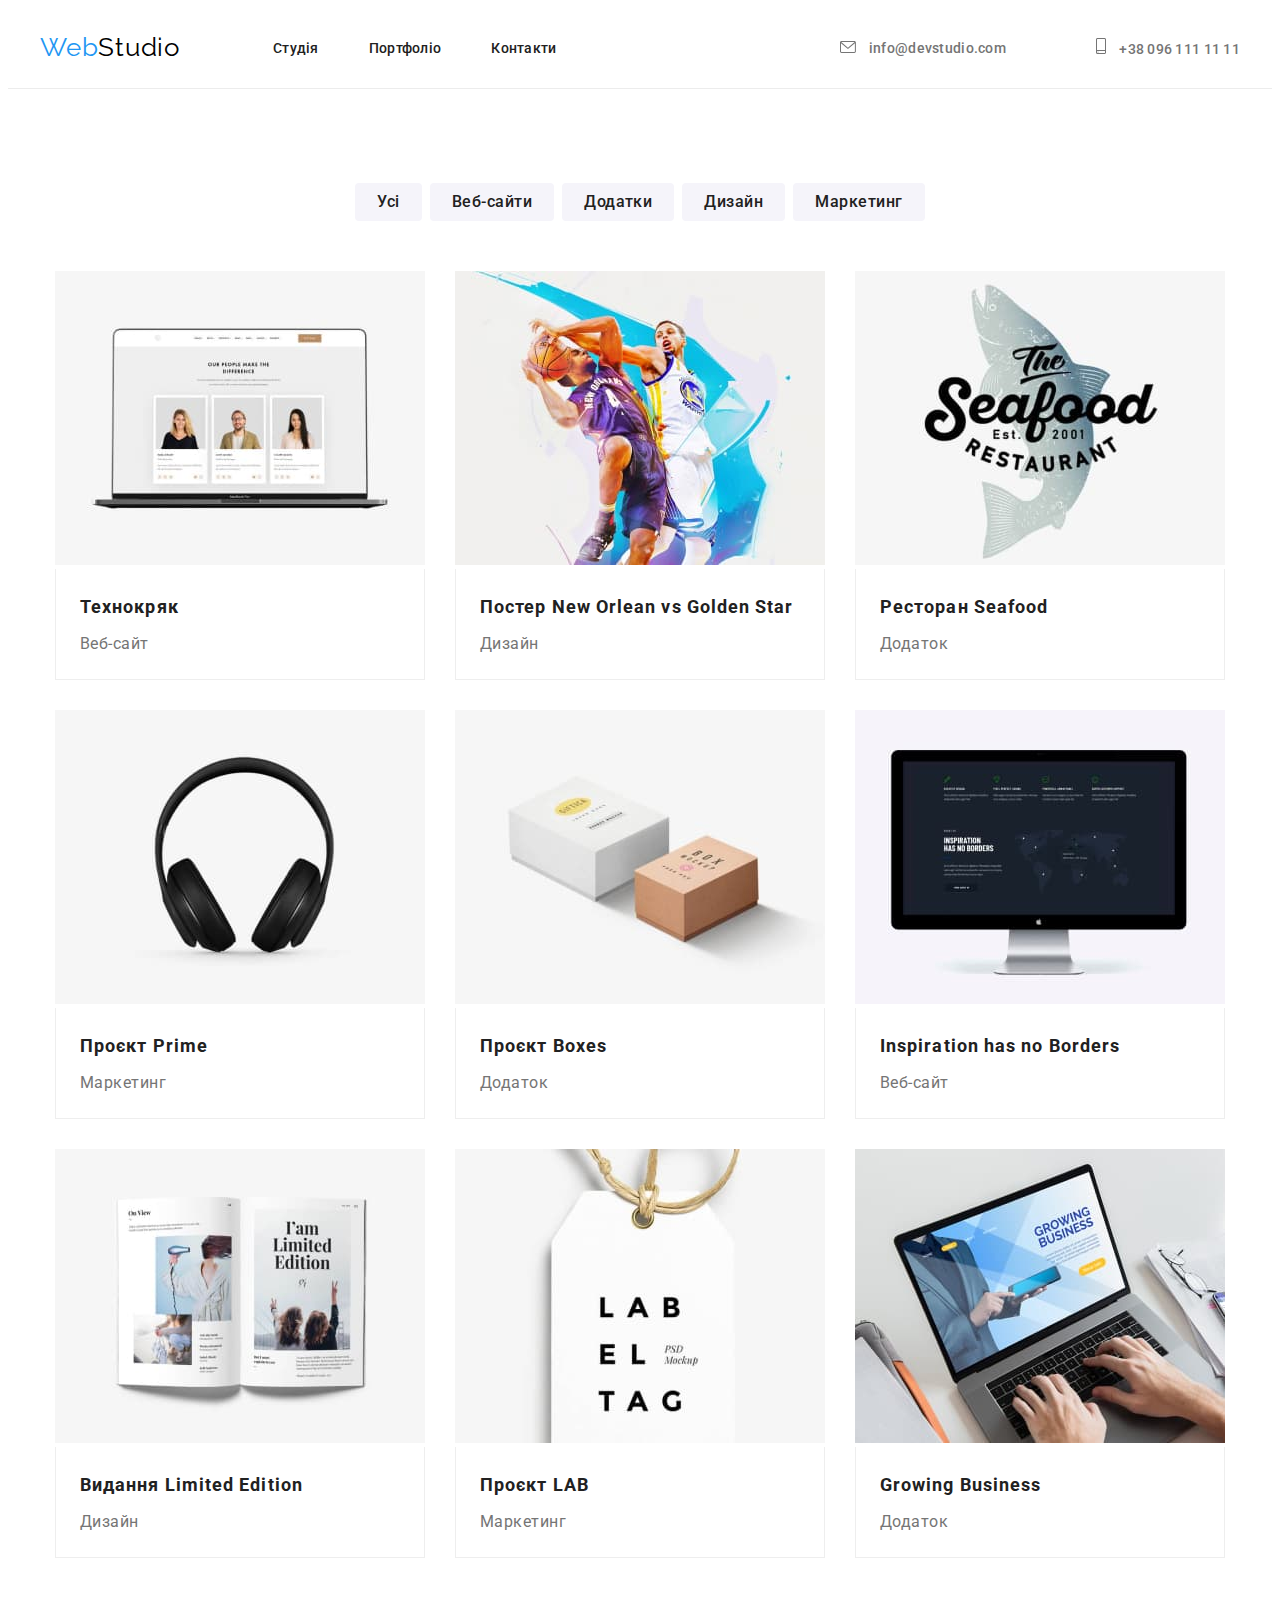
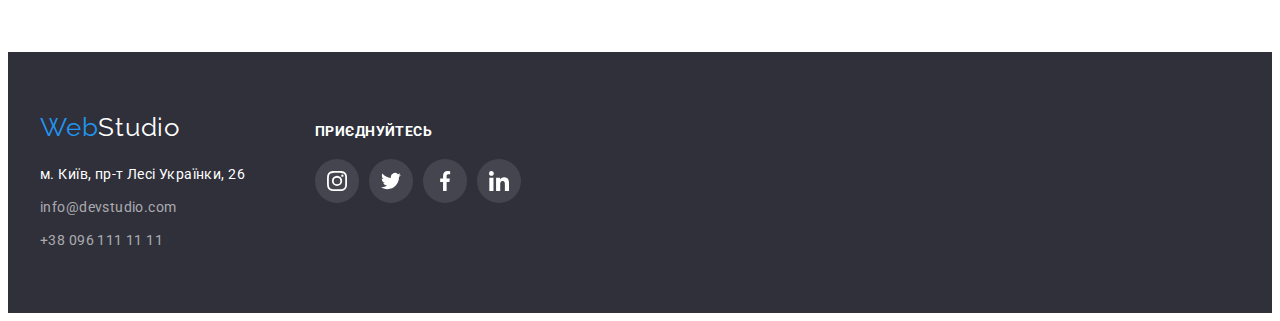
==== portfolio.html @ f1e42861 "Initial commit" ====
<!DOCTYPE html>
<html lang="en">
  <head>
    <meta charset="UTF-8" />
    <meta http-equiv="X-UA-Compatible" content="IE=edge" />
    <meta name="viewport" content="width=device-width, initial-scale=1.0" />
    <title>Portfolio</title>
    <link rel="preconnect" href="https://fonts.googleapis.com" />
    <link rel="preconnect" href="https://fonts.gstatic.com" crossorigin />
    <link
      href="https://fonts.googleapis.com/css2?family=Raleway:wght@700&family=Roboto:wght@400;500;700;900&display=swap"
      rel="stylesheet"
    />
    <link
      rel="stylesheet"
      href="https://cdnjs.cloudflare.com/ajax/libs/modern-normalize/1.1.0/modern-normalize.min.css"
      integrity="sha512-wpPYUAdjBVSE4KJnH1VR1HeZfpl1ub8YT/NKx4PuQ5NmX2tKuGu6U/JRp5y+Y8XG2tV+wKQpNHVUX03MfMFn9Q=="
      crossorigin="anonymous"
      referrerpolicy="no-referrer"
    />
    <link rel="stylesheet" href="./CSS/styles.css" />
  </head>
  <header class="header">
    <div class="container header-container">
      <nav class="header-navigation">
        <a class="logo-link" href="./index.html"
          >Web<span class="span-header">Studio</span></a
        >
        <ul class="header-list list">
          <li class="header-item">
            <a class="header-link link" href="./index.html">Студія</a>
          </li>
          <li class="header-item">
            <a class="header-link link" href="./portfolio.html">Портфоліо</a>
          </li>
          <li class="header-item">
            <a class="header-link link" href="#">Контакти</a>
          </li>
        </ul>
      </nav>
      <ul class="header-connect">
        <li class="header-contacts">
          <a class="header-mail link" href="mailto:info@devstudio.com"
            >
            <svg clas="header-icon" width="16"  height="12" style="fill: currentColor;margin-right: 10px;">
              <use href="./images/symbol-defs.svg#icon-envelope"></use>
            </svg>
            info@devstudio.com</a
          >
        </li>
        <li>
          <a class="header-tel link" href="tel:+380961111111">
            <svg clas="header-icon" width="10"  height="16" style="fill: currentColor;margin-right: 10px;">
              <use href="./images/symbol-defs.svg#icon-smartphone"></use>
            </svg>
            +38 096 111 11 11</a
          >
        </li>
      </ul>
    </div>
  </header>
  <main>
    <section class="portfolio-items">
      <div class="container">
        <ul class="portfolio-checklist">
          <li class="portfolio-list">
            <button type="button" class="portfolio-button">Усі</button>
          </li>
          <li class="portfolio-list">
            <button type="button" class="portfolio-button">Веб-сайти</button>
          </li>
          <li class="portfolio-list">
            <button type="button" class="portfolio-button">Додатки</button>
          </li>
          <li class="portfolio-list">
            <button type="button" class="portfolio-button">Дизайн</button>
          </li>
          <li class="portfolio-list">
            <button type="button" class="portfolio-button">Маркетинг</button>
          </li>
        </ul>
        <ul class="all-list">
          <li class="item-list">
            <img
              src="./images/technocrack.jpg"
              alt="technocrack"
              width="370"
              height="294"
            />
            <div class="portfolio-inside">
              <h3 class="all">Технокряк</h3>
              <p class="all-text">Веб-сайт</p>
            </div>
          </li>
          <li class="item-list">
            <img
              src="./images/poster.jpg"
              alt="poster"
              width="370"
              height="294"
            />
            <div class="portfolio-inside">
              <h3 class="all">Постер New Orlean vs Golden Star</h3>
              <p class="all-text">Дизайн</p>
            </div>
          </li>
          <li class="item-list">
            <img
              src="./images/restaurant.jpg"
              alt="restaurant"
              width="370"
              height="294"
            />
            <div class="portfolio-inside">
              <h3 class="all">Ресторан Seafood</h3>
              <p class="all-text">Додаток</p>
            </div>
          </li>
          <li class="item-list">
            <img
              src="./images/prime.jpg"
              alt="prime"
              width="370"
              height="294"
            />
            <div class="portfolio-inside">
              <h3 class="all">Проєкт Prime</h3>
              <p class="all-text">Маркетинг</p>
            </div>
          </li>
          <li class="item-list">
            <img
              src="./images/boxes.jpg"
              alt="boxes"
              width="370"
              height="294"
            />
            <div class="portfolio-inside">
              <h3 class="all">Проєкт Boxes</h3>
              <p class="all-text">Додаток</p>
            </div>
          </li>
          <li class="item-list">
            <img
              src="./images/inspiration.jpg"
              alt="inspiration"
              width="370"
              height="294"
            />
            <div class="portfolio-inside">
              <h3 class="all">Inspiration has no Borders</h3>
              <p class="all-text">Веб-сайт</p>
            </div>
          </li>
          <li class="item-list">
            <img
              src="./images/limitededition.jpg"
              alt="limitededition"
              width="370"
              height="294"
            />
            <div class="portfolio-inside">
              <h3 class="all">Видання Limited Edition</h3>
              <p class="all-text">Дизайн</p>
            </div>
          </li>
          <li class="item-list">
            <img src="./images/lab.jpg" alt="lab" width="370" height="294" />
            <div class="portfolio-inside">
              <h3 class="all">Проєкт LAB</h3>
              <p class="all-text">Маркетинг</p>
            </div>
          </li>
          <li class="item-list">
            <img
              src="./images/growing.jpg"
              alt="growing business"
              width="370"
              height="294"
            />
            <div class="portfolio-inside">
              <h3 class="all">Growing Business</h3>
              <p class="all-text">Додаток</p>
            </div>
          </li>
        </ul>
      </div>
    </section>
  </main>
  <footer class="footer">
    <div class="container">
      <div class="footer-container">
        <div class="footer-container-left">
          <a class="logo-link-footer" href="./index.html"
            >Web<span class="span-footer">Studio</span></a
          >
          <address>
            <a
              class="contacts-address-link link"
              href="https://goo.gl/maps/TuxzWL9VngFfDpHG8"
              target="_blank"
              rel="noopener noreferrer "
              >м. Київ, пр-т Лесі Українки, 26</a
            >
            <ul class="list">
              <li>
                <a
                  class="contacts-link-mail link"
                  href="mailto:info@devstudio.com"
                  >info@devstudio.com</a
                >
              </li>
              <li>
                <a class="contacts-link-tel link" href="tel:+380961111111"
                  >+38 096 111 11 11</a
                >
              </li>
            </ul>
          </address>
        </div>
        <div class="footer-container-right">
          <p class="right-side-footer">приєднуйтесь</p>
          <ul class="footer-list">
            <li class="footer-soc-item">
              <a class="footer-soc-link" href="">
                <svg class="footer-soc-icon" width="20" height="20">
                  <use href="./images/symbol-defs.svg#icon-instagram-2"></use>
                </svg>
              </a>
            </li>
            <li class="footer-soc-item">
              <a class="footer-soc-link" href="">
                <svg class="footer-soc-icon" width="20" height="20">
                  <use href="./images/symbol-defs.svg#icon-twitter-1"></use>
                </svg>
              </a>
            </li>
            <li class="footer-soc-item">
              <a class="footer-soc-link" href="">
                <svg class="footer-soc-icon" width="20" height="20">
                  <use href="./images/symbol-defs.svg#icon-facebook-1"></use>
                </svg>
              </a>
            </li>
            <li class="footer-soc-item">
              <a class="footer-soc-link" href="">
                <svg class="footer-soc-icon" width="20" height="20">
                  <use href="./images/symbol-defs.svg#icon-linkedin-1"></use>
                </svg>
              </a>
            </li>
          </ul>
        </div>
      </div>
    </div>
  </footer>
</body>
</html>
---- CSS/styles.css ----
/* -------------------------------- HEADER ---------------------------------- */

.root {
  --main-color: #ffffff;
}

body {
  font-family: "Roboto", sans-serif;
}

.header {
  background-color: (var(--main-color));
  border-bottom: 1px solid #ececec;
}

.header-list {
  display: flex;
  gap: 50px;
}

.header-navigation {
  display: flex;
  align-items: center;
}

.header-connect {
  display: flex;
  margin-left: auto;
}

.header-container {
  display: flex;
  align-items: center;
}

h1,
h2,
h3,
h4,
h5,
h6,
p {
  margin: 0;
}

ul,
ol {
  margin: 0;
  padding-left: 0;
  list-style: none;
}

.container {
  width: 1200px;
  padding-left: 15px;
  padding-right: 15px;
  margin: 0 auto;
}

.span-header {
  color: #000000;
}

.logo-link {
  font-family: "Raleway";
  font-style: normal;
  font-size: 26px;
  line-height: 1.19;
  letter-spacing: 0.03em;
  color: #2196f3;
}

.logo-link {
  text-decoration: none;
  margin-right: 93px;
  padding-top: 24px;
  padding-bottom: 25px;
}

.header-link {
  font-weight: 500;
  font-size: 14px;
  line-height: 1.14;
  letter-spacing: 0.02em;
  color: #212121;
  margin-top: 32px;
  margin-bottom: 32px;
}

.header-mail {
  font-weight: 500;
  font-size: 14px;
  line-height: 1.14;
  letter-spacing: 0.02em;
  color: #757575;
  margin-right: 50px;
}

/* .header-mail::before {
  content: " ";
  background-image: url(../images/envelope.svg);
  margin-right: 10px;
background-size: contain;
background-repeat: no-repeat;
display: inline-block;
width: 16px;
height: 12px;
fill: #757575;
} */

/* .header-tel::before {
  content: '';
  background-image: url(../images/smartphone.svg);
  margin-right: 10px;
background-size: contain;
background-repeat: no-repeat;
display: inline-block;
width: 10px;
height: 16px;
fill: #757575;
} */

.header-tel {
  font-weight: 500;
  font-size: 14px;
  line-height: 1.14;
  letter-spacing: 0.02em;
  color: #757575;
  margin-left: 40px;
}

/* .header-icon {
  fill: currentColor;
  margin-right: 10px;
} */

/* .header-icon:hover,
.header-icon:focus {
  fill: currentColor;
} */

.list {
  list-style: none;
}

.link {
  text-decoration: none;
}

.header-link:hover,
.header-link:focus {
  color: #2196f3;
}

.header-tel:hover,
.header-tel:focus,
.header-mail:hover,
.header-mail:focus {
  color: #2196f3;
}

/* --------------------------------- MAIN ------------------------------------ */

.hero-title {
  font-weight: 900;
  font-size: 44px;
  line-height: 1.36;
  text-align: center;
  letter-spacing: 0.06em;
  text-transform: uppercase;
  color: #ffffff;
  max-width: 696px;
  margin: 0 auto;
  margin-bottom: 30px;
}

.hero-btn {
  font-family: "Roboto";
  font-style: normal;
  font-weight: 700;
  font-size: 16px;
  line-height: 1.88;
  align-items: center;
  text-align: center;
  letter-spacing: 0.06em;
  cursor: pointer;
  color: #ffffff;
  background-color: #2196f3;
  padding: 10px 32px;
  border-radius: 3px;
  border: 0px;
}

.main-title {
  background-color: #2f303a;
  padding-top: 200px;
  padding-bottom: 200px;
  text-align: center;
  background-image: linear-gradient(
      rgba(47, 48, 58, 0.4),
      rgba(47, 48, 58, 0.4)
    ),
    url("../images/hero-image.jpg");
  background-repeat: no-repeat;
  background-position: center;
  background-size: cover;
}

.title {
  font-weight: 700;
  font-size: 36px;
  line-height: 1.16;
  text-align: center;
  letter-spacing: 0.03em;
  color: #212121;
}

.item {
  font-size: 14px;
  line-height: 1.71;
  letter-spacing: 0.03em;
  color: #757575;
}

.advantages {
  display: flex;
  gap: 30px;
}

.attention {
  padding-top: 94px;
}

.benefits {
  font-weight: 700;
  font-size: 14px;
  line-height: 1.14;
  letter-spacing: 0.03em;
  text-transform: uppercase;
  color: #212121;
  padding-bottom: 10px;
  align-items: baseline;
}

.benefits-text {
  font-size: 14px;
  line-height: 1.71;
  letter-spacing: 0.03em;
  color: #757575;
  max-width: 270px;
}

.benefits-icon-container {
  display: flex;
  width: 270px;
  height: 120px;
  justify-content: center;
  align-items: center;
  background-color: #f5f4fa;
  border-radius: 4px;
  margin-bottom: 30px;
}

.title {
  margin-bottom: 50px;
}

.doing {
  display: flex;
  gap: 30px;
}

.doing-title {
  padding-top: 94px;
  padding-bottom: 94px;
}

/*-----------------TEAM-------------*/

.team-div {
  padding-top: 30px;
  padding-bottom: 30px;
}

.team-title {
  font-weight: 500;
  font-size: 16px;
  line-height: 1.18;
  text-align: center;
  letter-spacing: 0.03em;
  color: #212121;
  padding-bottom: 10px;
}

.team-list {
  box-shadow: 0px 1px 3px rgba(0, 0, 0, 0.12), 0px 1px 1px rgba(0, 0, 0, 0.14),
    0px 2px 1px rgba(0, 0, 0, 0.2);
  border-radius: 0px 0px 4px 4px;
  background-color: #ffffff;
  width: calc((100% - 90px) / 4);
}

.team-soc-list {
  display: flex;
  justify-content: center;
  gap: 10px;
}

.team-soc-link {
  width: 44px;
  height: 44px;
  background-color: #ffffff;
  display: flex;
  align-items: center;
  justify-content: center;
}

.team-soc-icon {
  fill: #afb1b8;
}

.team-soc-link:hover,
.team-soc-link:focus {
  background-color: #2196f3;
  border-radius: 50px;
}

.team-soc-link:hover .team-soc-icon,
.team-soc-link:focus .team-soc-icon {
  fill: #ffffff;
}

.team {
  background: #f5f4fa;
  padding-top: 94px;
  padding-bottom: 94px;
}

.team-text {
  font-size: 16px;
  line-height: 1.18;
  text-align: center;
  letter-spacing: 0.03em;
  color: #757575;
  margin-bottom: 16px;
}

.our-team {
  display: flex;
  gap: 30px;
}

/*---------------CLIENTS-------------*/

.clients {
  padding-top: 94px;
  padding-bottom: 94px;
}

.clients-soc-link {
  width: 170px;
  height: 92px;
  display: flex;
  align-items: center;
  justify-content: center;
  fill: #afb1b8;
  border: 1px solid #afb1b8;
  border-radius: 4px;
}

.clients-list {
  display: flex;
  justify-content: center;
  align-items: center;
  gap: 30px;
}

.clients-soc-link:hover,
.clients-soc-link:focus {
  fill: #2196f3;
  border: 1px solid #2196f3;
}

/*--------------PORTFOLIO-----------------*/

.all-list {
  display: flex;
  flex-wrap: wrap;
  padding: 0px;
  gap: 30px;
  justify-content: center;
}

.item-list:hover,
.item-list:focus {
  box-shadow: 0px 1px 1px rgba(0, 0, 0, 0.12), 0px 4px 4px rgba(0, 0, 0, 0.06),
    1px 4px 6px rgba(0, 0, 0, 0.16);
}

.item-list {
  background: #ffffff;
  flex-basis: calc(100% / 3 - 30px);
}

.all {
  font-size: 18px;
  line-height: 2;
  letter-spacing: 0.06em;
  color: #212121;
  padding-bottom: 4px;
}

.all-text {
  font-size: 16px;
  line-height: 1.88;
  letter-spacing: 0.03em;
  color: #757575;
}

.portfolio-items {
  padding-top: 94px;
  padding-bottom: 94px;
}

.portfolio-checklist {
  display: flex;
  flex-direction: row;
  justify-content: center;
  align-items: center;
  margin-bottom: 50px;
}

.portfolio-list {
  margin-right: 8px;
}

.portfolio-list:last-child {
  margin-right: 0px;
}

.portfolio-inside {
  padding-top: 20px;
  padding-bottom: 20px;
  padding-left: 24px;
  border: 1px solid #eeeeee;
  border-top: none;
}

.portfolio-button {
  font-family: "Roboto";
  font-style: normal;
  font-weight: 500;
  font-size: 16px;
  line-height: 1.62;
  text-align: center;
  letter-spacing: 0.03em;
  color: #212121;
  cursor: pointer;
  border: 0px;
  border-radius: 4px;
  width: auto;
  padding: 6px 22px;
  background-color: #f5f4fa;
}

.portfolio-button:hover,
.portfolio-button:focus {
  color: #ffffff;
  background-color: #2196f3;
  box-shadow: 0px 3px 1px rgba(0, 0, 0, 0.1), 0px 1px 2px rgba(0, 0, 0, 0.08),
    0px 2px 2px rgba(0, 0, 0, 0.12);
}

/*--------------------------------FOOTER-----------------------------------*/

.address-link {
  font-size: 14px;
  line-height: 1.71;
  letter-spacing: 0.03em;
  color: var(--main-color);
}

.contacts {
  font-size: 14px;
  line-height: 1.71;
  letter-spacing: 0.03em;
  color: rgba(255, 255, 255, 0.6);
}

.footer {
  background: #2f303a;
  padding-top: 60px;
  padding-bottom: 60px;
}

.contacts-address-link {
  display: inline-block;
  font-size: 14px;
  font-style: normal;
  line-height: 1.71;
  letter-spacing: 0.03em;
  color: #ffffff;
  padding-bottom: 9px;
}

.contacts-link-mail {
  display: inline-block;
  font-style: normal;
  font-weight: 400;
  font-size: 14px;
  line-height: 1.71;
  letter-spacing: 0.03em;
  color: rgba(255, 255, 255, 0.6);
  padding-bottom: 9px;
}

.contacts-link-tel {
  display: inline-block;
  font-style: normal;
  font-weight: 400;
  font-size: 14px;
  line-height: 1.71;
  letter-spacing: 0.03em;
  color: rgba(255, 255, 255, 0.6);
}

.contacts-address-link:hover,
.contacts-address-link:focus {
  color: #2196f3;
}

.contacts-link-mail:hover,
.contacts-link-mail:focus {
  color: #2196f3;
}

.contacts-link-tel:hover,
.contacts-link-tel:focus {
  color: #2196f3;
}

.span-footer {
  color: #ffffff;
  display: inline-block;
  padding-bottom: 20px;
}

.section {
  padding-top: 94px;
  padding-bottom: 94px;
}

.logo-link-footer {
  font-family: "Raleway";
  font-style: normal;
  font-size: 26px;
  line-height: 1.19;
  letter-spacing: 0.03em;
  color: #2196f3;
  text-decoration: none;
}

.footer-list {
  display: flex;
  justify-content: center;
  gap: 10px;
}

.footer-soc-link {
  width: 44px;
  height: 44px;
  background-color: rgba(255, 255, 255, 0.1);
  display: flex;
  align-items: center;
  justify-content: center;
  border-radius: 50px;
  fill: #ffffff;
}

.footer-soc-link:hover,
.footer-soc-link:focus {
  background-color: #2196f3;
  border-radius: 50px;
}

/* .footer-soc-item:hover,
.footer-soc-item:focus {
  background-color: #2196f3;
  border-radius: 50px;
} */

.right-side-footer {
  font-family: "Roboto";
  font-style: normal;
  font-weight: 700;
  font-size: 14px;
  line-height: 16px;
  letter-spacing: 0.03em;
  text-transform: uppercase;
  color: #ffffff;
  margin-bottom: 20px;
}

.footer-container-left {
  display: flex;
  justify-content: flex-start;
  flex-direction: column;
}

.footer-container-right {
  display: flex;
  align-items: center;
  flex-wrap: wrap;
  width: 206px;
  height: 80px;
}

.footer-container {
  display: flex;
  background: #2f303a;
  margin: 0 auto;
  justify-content: flex-start;
  align-items: baseline;
  gap: 70px;
}
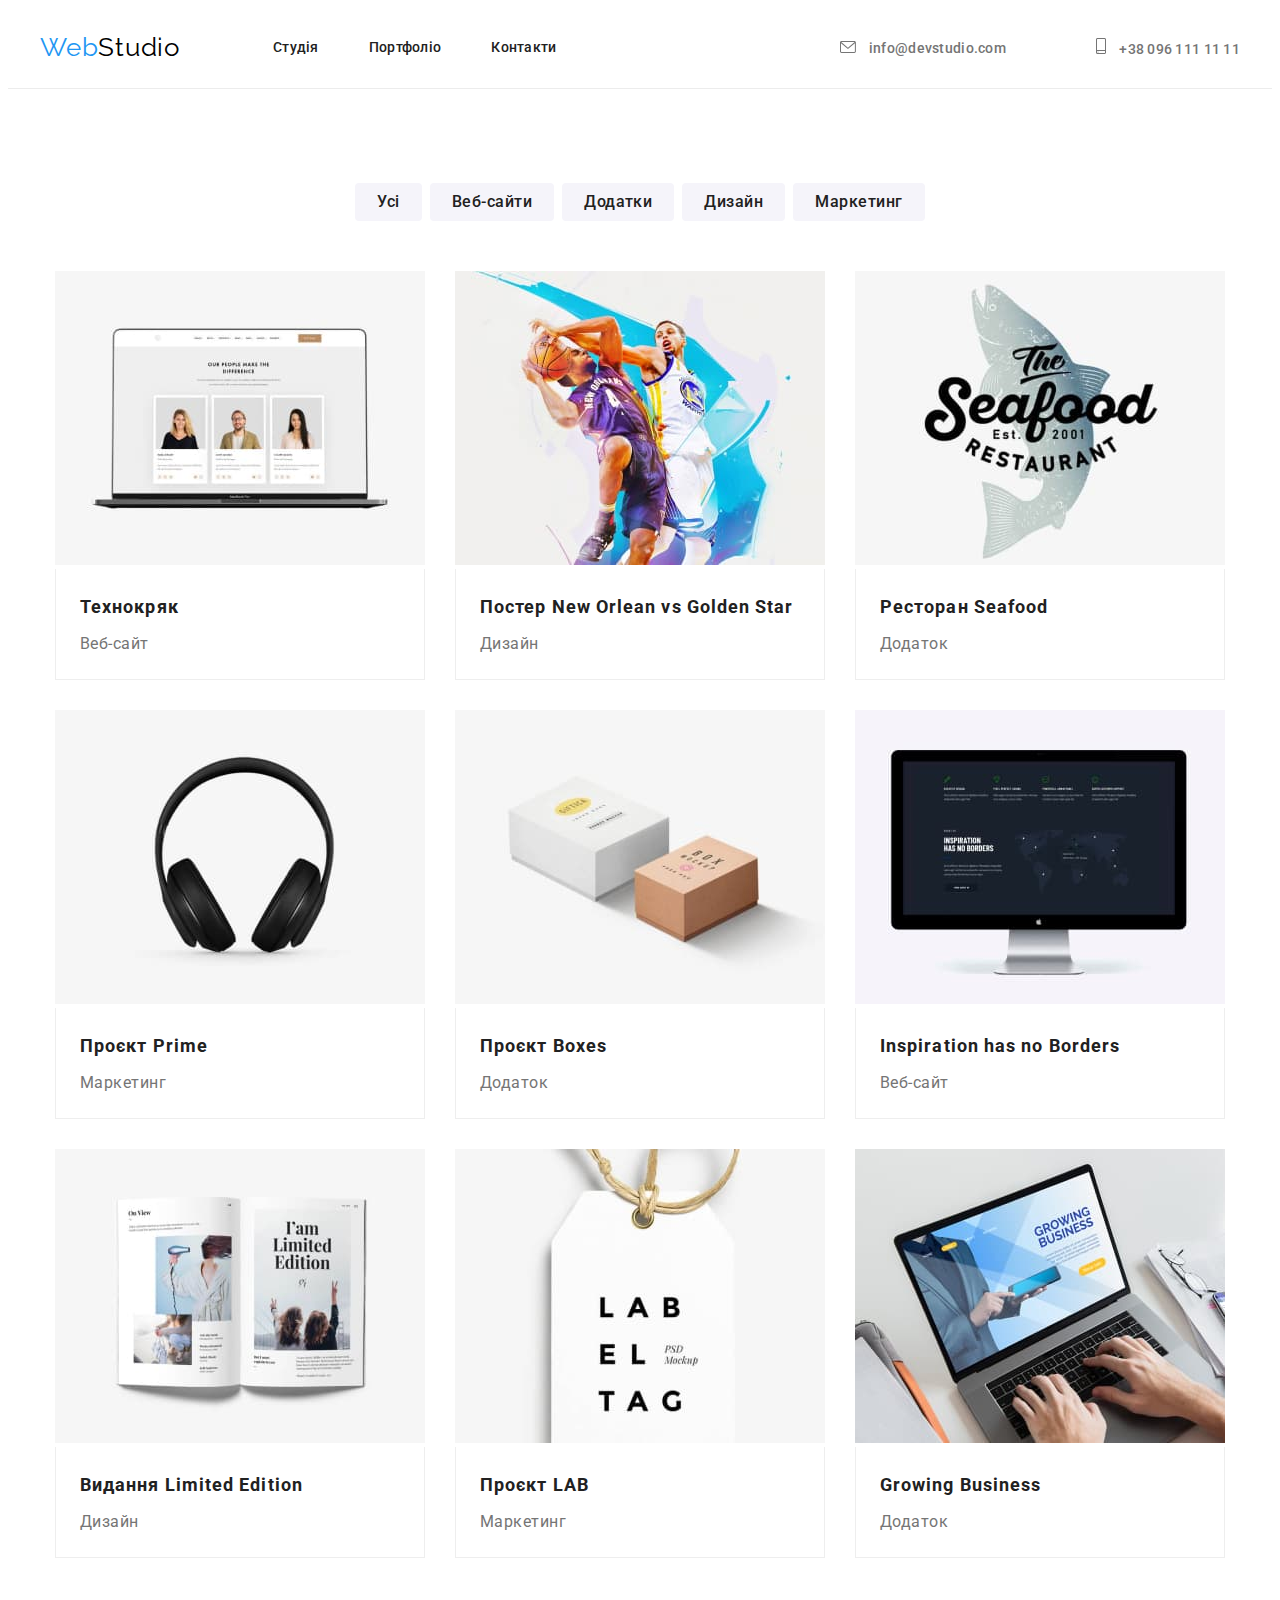
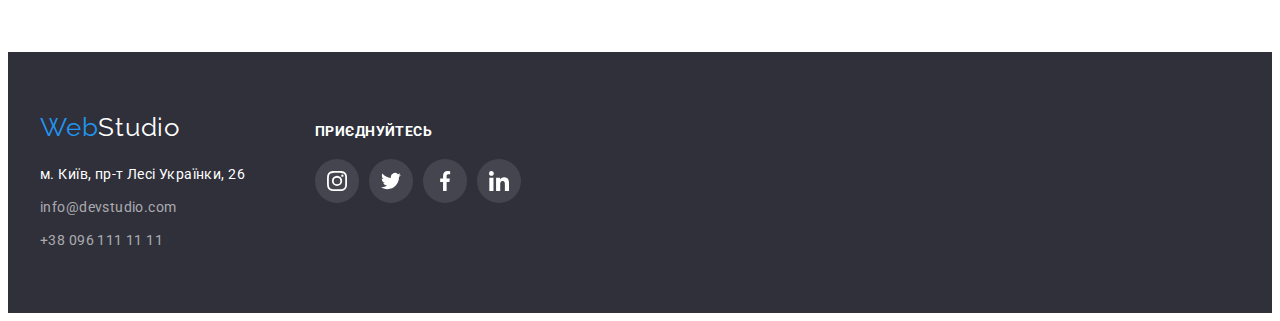
==== commit 9853762b: "portfolio finished" ====
--- a/portfolio.html
+++ b/portfolio.html
@@ -42,7 +42,7 @@
         <li class="header-contacts">
           <a class="header-mail link" href="mailto:info@devstudio.com"
             >
-            <svg clas="header-icon" width="16"  height="12" style="fill: currentColor;margin-right: 10px;">
+            <svg class="header-icon" width="16"  height="12" style="fill: currentColor;margin-right: 10px;">
               <use href="./images/symbol-defs.svg#icon-envelope"></use>
             </svg>
             info@devstudio.com</a
@@ -50,7 +50,7 @@
         </li>
         <li>
           <a class="header-tel link" href="tel:+380961111111">
-            <svg clas="header-icon" width="10"  height="16" style="fill: currentColor;margin-right: 10px;">
+            <svg class="header-icon" width="10"  height="16" style="fill: currentColor;margin-right: 10px;">
               <use href="./images/symbol-defs.svg#icon-smartphone"></use>
             </svg>
             +38 096 111 11 11</a
@@ -81,103 +81,179 @@
         </ul>
         <ul class="all-list">
           <li class="item-list">
-            <img
-              src="./images/technocrack.jpg"
-              alt="technocrack"
-              width="370"
-              height="294"
-            />
+            <div class="thumb">
+              <img
+                src="./images/technocrack.jpg"
+                alt="technocrack"
+                width="370"
+                height="294"
+              />
+                <p class="thumb-item">Ресурс пропонує комплексні
+                  пропозиції з різним рівнем
+                  функціоналу та сервісів. Все це
+                  дозволить відвідувачу отримати
+                  вичерпні відомості про компанію
+                  чи приватну особу.</p>
+            </div>
             <div class="portfolio-inside">
               <h3 class="all">Технокряк</h3>
               <p class="all-text">Веб-сайт</p>
             </div>
           </li>
           <li class="item-list">
-            <img
-              src="./images/poster.jpg"
-              alt="poster"
-              width="370"
-              height="294"
-            />
+          <div class="thumb">
+              <img
+                src="./images/poster.jpg"
+                alt="poster"
+                width="370"
+                height="294"
+              />
+              <p class="thumb-item">Ресурс пропонує комплексні
+                пропозиції з різним рівнем
+                функціоналу та сервісів. Все це
+                дозволить відвідувачу отримати
+                вичерпні відомості про компанію
+                чи приватну особу.</p>
+          </div>
             <div class="portfolio-inside">
               <h3 class="all">Постер New Orlean vs Golden Star</h3>
               <p class="all-text">Дизайн</p>
             </div>
           </li>
           <li class="item-list">
-            <img
-              src="./images/restaurant.jpg"
-              alt="restaurant"
-              width="370"
-              height="294"
-            />
+            <div class="thumb">
+              <img
+                src="./images/restaurant.jpg"
+                alt="restaurant"
+                width="370"
+                height="294"
+              />
+              <p class="thumb-item">Ресурс пропонує комплексні
+                пропозиції з різним рівнем
+                функціоналу та сервісів. Все це
+                дозволить відвідувачу отримати
+                вичерпні відомості про компанію
+                чи приватну особу.</p>
+            </div>
             <div class="portfolio-inside">
               <h3 class="all">Ресторан Seafood</h3>
               <p class="all-text">Додаток</p>
             </div>
           </li>
           <li class="item-list">
-            <img
-              src="./images/prime.jpg"
-              alt="prime"
-              width="370"
-              height="294"
-            />
+           <div class="thumb">
+              <img
+                src="./images/prime.jpg"
+                alt="prime"
+                width="370"
+                height="294"
+              />
+              <p class="thumb-item">Ресурс пропонує комплексні
+                пропозиції з різним рівнем
+                функціоналу та сервісів. Все це
+                дозволить відвідувачу отримати
+                вичерпні відомості про компанію
+                чи приватну особу.</p>
+           </div>
             <div class="portfolio-inside">
               <h3 class="all">Проєкт Prime</h3>
               <p class="all-text">Маркетинг</p>
             </div>
           </li>
           <li class="item-list">
-            <img
-              src="./images/boxes.jpg"
-              alt="boxes"
-              width="370"
-              height="294"
-            />
+            <div class="thumb">
+              <img
+                src="./images/boxes.jpg"
+                alt="boxes"
+                width="370"
+                height="294"
+              />
+              <p class="thumb-item">Ресурс пропонує комплексні
+                пропозиції з різним рівнем
+                функціоналу та сервісів. Все це
+                дозволить відвідувачу отримати
+                вичерпні відомості про компанію
+                чи приватну особу.</p>
+            </div>
             <div class="portfolio-inside">
               <h3 class="all">Проєкт Boxes</h3>
               <p class="all-text">Додаток</p>
             </div>
           </li>
           <li class="item-list">
-            <img
-              src="./images/inspiration.jpg"
-              alt="inspiration"
-              width="370"
-              height="294"
-            />
+            <div class="thumb">
+              <img
+                src="./images/inspiration.jpg"
+                alt="inspiration"
+                width="370"
+                height="294"
+              />
+              <p class="thumb-item">Ресурс пропонує комплексні
+                пропозиції з різним рівнем
+                функціоналу та сервісів. Все це
+                дозволить відвідувачу отримати
+                вичерпні відомості про компанію
+                чи приватну особу.</p>
+            </div>
             <div class="portfolio-inside">
               <h3 class="all">Inspiration has no Borders</h3>
               <p class="all-text">Веб-сайт</p>
             </div>
           </li>
           <li class="item-list">
-            <img
-              src="./images/limitededition.jpg"
-              alt="limitededition"
-              width="370"
-              height="294"
-            />
+           <div class="thumb">
+              <img
+                src="./images/limitededition.jpg"
+                alt="limitededition"
+                width="370"
+                height="294"
+              />
+              <p class="thumb-item">Ресурс пропонує комплексні
+                пропозиції з різним рівнем
+                функціоналу та сервісів. Все це
+                дозволить відвідувачу отримати
+                вичерпні відомості про компанію
+                чи приватну особу.</p>
+           </div>
             <div class="portfolio-inside">
               <h3 class="all">Видання Limited Edition</h3>
               <p class="all-text">Дизайн</p>
             </div>
           </li>
           <li class="item-list">
-            <img src="./images/lab.jpg" alt="lab" width="370" height="294" />
+          <div class="thumb">
+              <img src="./images/lab.jpg" 
+              alt="lab" 
+              width="370" 
+              height="294" 
+              />
+              <p class="thumb-item">Ресурс пропонує комплексні
+                пропозиції з різним рівнем
+                функціоналу та сервісів. Все це
+                дозволить відвідувачу отримати
+                вичерпні відомості про компанію
+                чи приватну особу.</p>
+          </div>
             <div class="portfolio-inside">
               <h3 class="all">Проєкт LAB</h3>
               <p class="all-text">Маркетинг</p>
             </div>
           </li>
           <li class="item-list">
-            <img
-              src="./images/growing.jpg"
-              alt="growing business"
-              width="370"
-              height="294"
-            />
+            <div class="thumb">
+              <img
+                src="./images/growing.jpg"
+                alt="growing business"
+                width="370"
+                height="294"
+              />
+              <p class="thumb-item">Ресурс пропонує комплексні
+                пропозиції з різним рівнем
+                функціоналу та сервісів. Все це
+                дозволить відвідувачу отримати
+                вичерпні відомості про компанію
+                чи приватну особу.</p>
+            </div>
             <div class="portfolio-inside">
               <h3 class="all">Growing Business</h3>
               <p class="all-text">Додаток</p>
--- a/CSS/styles.css
+++ b/CSS/styles.css
@@ -2,6 +2,7 @@
 
 .root {
   --main-color: #ffffff;
+  --main-cub: cubic-bezier(0.4, 0, 0.2, 1);
 }
 
 body {
@@ -78,6 +79,7 @@
 }
 
 .header-link {
+  /* position: relative; */
   font-weight: 500;
   font-size: 14px;
   line-height: 1.14;
@@ -85,6 +87,35 @@
   color: #212121;
   margin-top: 32px;
   margin-bottom: 32px;
+  /* display: block; */
+}
+
+.header-link::after {
+  content: " ";
+  display: block;
+  position: absolute;
+  width: 100%;
+height: 4px;
+bottom: 0;
+left: 0;
+background-color: #2196F3;
+border-radius: 2px;
+margin-bottom: -1px;
+transform: scaleX(0);
+transition: transform 250ms cubic-bezier(0.4, 0, 0.2, 1);
+}
+
+.header-link:hover::after,
+.header-link:focus::after {
+  /* display: block; */
+  /* opacity: 1; */
+  transform: scaleX(1);
+}
+
+
+.header-link:hover,
+.header-link:focus {
+  color: #2196f3;
 }
 
 .header-mail {
@@ -147,10 +178,14 @@
   text-decoration: none;
 }
 
-.header-link:hover,
-.header-link:focus {
-  color: #2196f3;
-}
+.header-item {
+  position: relative;
+  display: flex;
+}
+
+
+
+
 
 .header-tel:hover,
 .header-tel:focus,
@@ -275,6 +310,32 @@
   padding-bottom: 94px;
 }
 
+.doing-thumb {
+  position: relative;
+}
+
+.doing-thumb-item {
+  font-weight: 700;
+  font-size: 14px;
+  line-height: 1.14;
+  text-align: center;
+  letter-spacing: 0.03em;
+  text-transform: uppercase;
+  color: #FFFFFF;
+  display: flex;
+position: absolute;
+background-color: rgba(47, 48, 58, 0.8);
+width: 100%;
+height: 70px;
+/* padding-top: 27px;
+padding-bottom: 27px; */
+justify-content: center;
+align-items: center;
+bottom: 0;
+right: 0;
+/* outline: 2px solid red; */
+}
+
 /*-----------------TEAM-------------*/
 
 .team-div {
@@ -397,9 +458,36 @@
     1px 4px 6px rgba(0, 0, 0, 0.16);
 }
 
+.thumb {
+  position: relative;
+  overflow: hidden;
+}
+
+.thumb-item {
+position:absolute;
+top: 0;
+left: 0;
+font-weight: 400;
+font-size: 18px;
+line-height: 156%;
+letter-spacing: 0.03em;
+color: #FFFFFF;
+background-color: rgba(33, 150, 243, 0.9);
+padding: 63px 24px;
+height: 100%;
+transform: translateY(101%);
+transition: 250ms cubic-bezier(0.4, 0, 0.2, 1);
+}
+
+
 .item-list {
   background: #ffffff;
   flex-basis: calc(100% / 3 - 30px);
+}
+
+.item-list:hover .thumb-item,
+.item-list:focus .thumb-item {
+transform: translateX(0);
 }
 
 .all {
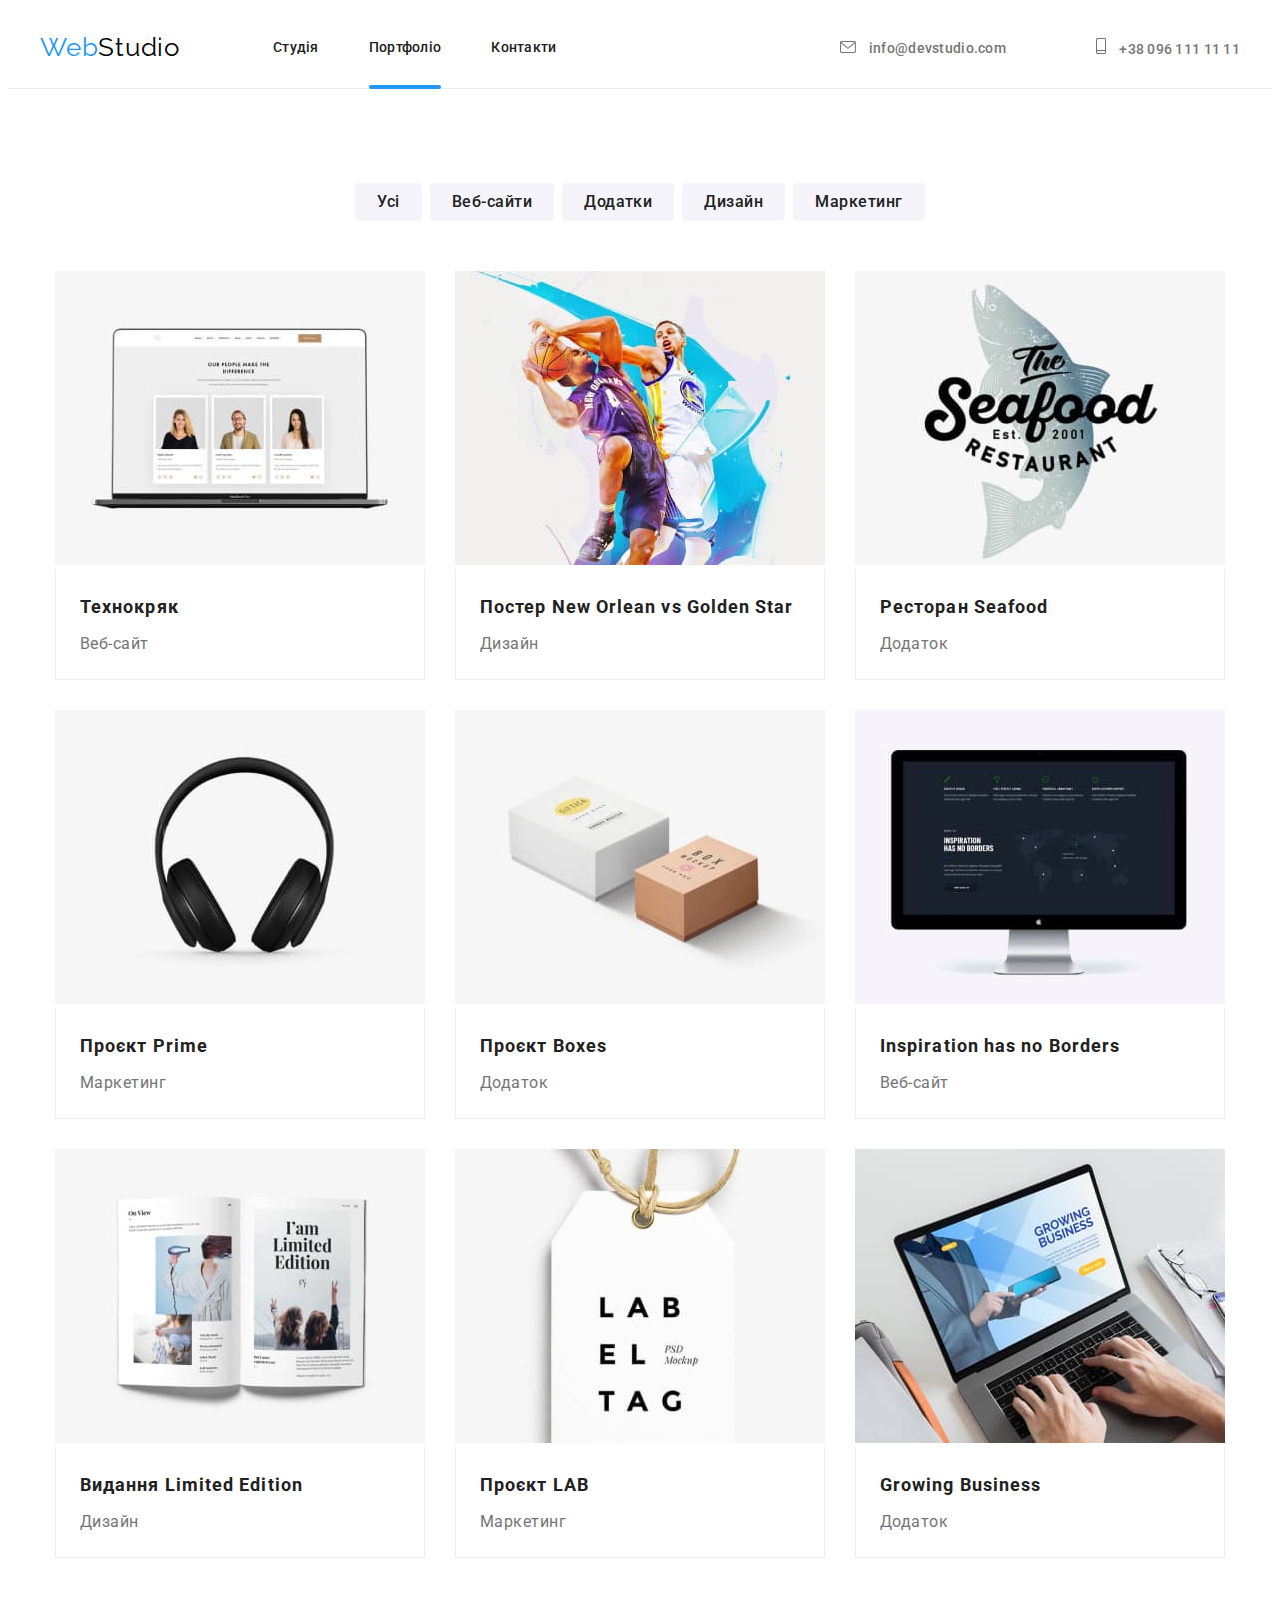
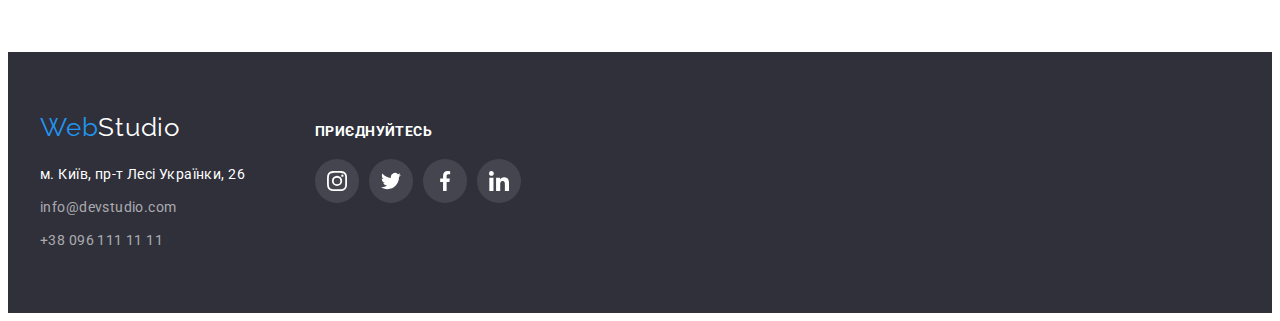
==== commit 48af4db0: "looks like final except header" ====
--- a/portfolio.html
+++ b/portfolio.html
@@ -31,7 +31,7 @@
             <a class="header-link link" href="./index.html">Студія</a>
           </li>
           <li class="header-item">
-            <a class="header-link link" href="./portfolio.html">Портфоліо</a>
+            <a class="header-link link current" href="./portfolio.html">Портфоліо</a>
           </li>
           <li class="header-item">
             <a class="header-link link" href="#">Контакти</a>
--- a/CSS/styles.css
+++ b/CSS/styles.css
@@ -79,18 +79,65 @@
 }
 
 .header-link {
-  /* position: relative; */
   font-weight: 500;
   font-size: 14px;
   line-height: 1.14;
   letter-spacing: 0.02em;
-  color: #212121;
   margin-top: 32px;
   margin-bottom: 32px;
-  /* display: block; */
-}
-
-.header-link::after {
+  color: #212121;
+}
+
+.current {
+  transition: color 250ms cubic-bezier(0.4, 0, 0.2, 1);
+}
+
+.current::after {
+  content: " ";
+  display: block;
+  position: absolute;
+  width: 100%;
+height: 4px;
+bottom: 0;
+left: 0;
+background: #2196F3;
+border-radius: 2px;
+margin-bottom: -1px; 
+}
+
+
+/* .header-link .current {
+  color: #2196F3;
+}
+
+.header-link .current:hover::after {
+  color: #2196F3;
+} */
+
+
+/* .header-link:hover::after,
+.header-link:focus::after {
+  content: " ";
+  display: block;
+  position: absolute;
+  width: 100%;
+height: 4px;
+bottom: 0;
+left: 0;
+background-color: #2196F3;
+border-radius: 2px;
+margin-bottom: -1px;  
+/* transition: color 250ms cubic-bezier(0.4, 0, 0.2, 1); */
+transform: scaleX(1);
+} */
+
+
+
+/* .curent {
+  transition: color 250ms cubic-bezier(0.4, 0, 0.2, 1);
+} */
+
+/* .current::after {
   content: " ";
   display: block;
   position: absolute;
@@ -102,15 +149,14 @@
 border-radius: 2px;
 margin-bottom: -1px;
 transform: scaleX(0);
-transition: transform 250ms cubic-bezier(0.4, 0, 0.2, 1);
-}
-
-.header-link:hover::after,
+} */
+
+
+
+/* .header-link:hover::after,
 .header-link:focus::after {
-  /* display: block; */
-  /* opacity: 1; */
   transform: scaleX(1);
-}
+} */
 
 
 .header-link:hover,
@@ -125,6 +171,7 @@
   letter-spacing: 0.02em;
   color: #757575;
   margin-right: 50px;
+  transition: color 250ms cubic-bezier(0.4, 0, 0.2, 1);
 }
 
 /* .header-mail::before {
@@ -158,12 +205,10 @@
   letter-spacing: 0.02em;
   color: #757575;
   margin-left: 40px;
-}
-
-/* .header-icon {
-  fill: currentColor;
-  margin-right: 10px;
-} */
+  transition: color 250ms cubic-bezier(0.4, 0, 0.2, 1);
+}
+
+
 
 /* .header-icon:hover,
 .header-icon:focus {
@@ -312,12 +357,13 @@
 
 .doing-thumb {
   position: relative;
+  height: 294px;
 }
 
 .doing-thumb-item {
   font-weight: 700;
   font-size: 14px;
-  line-height: 1.14;
+  line-height: 16px;
   text-align: center;
   letter-spacing: 0.03em;
   text-transform: uppercase;
@@ -327,13 +373,13 @@
 background-color: rgba(47, 48, 58, 0.8);
 width: 100%;
 height: 70px;
-/* padding-top: 27px;
-padding-bottom: 27px; */
+padding-top: 27px;
+padding-bottom: 27px;
 justify-content: center;
 align-items: center;
 bottom: 0;
 right: 0;
-/* outline: 2px solid red; */
+
 }
 
 /*-----------------TEAM-------------*/
@@ -711,3 +757,52 @@
   align-items: baseline;
   gap: 70px;
 }
+
+
+/* ------------------BACKDROP--------------- */
+
+.backdrop {
+  position: fixed;
+  top: 0;
+  width: 100%;
+  height: 100%;
+  background-color: rgba(51, 42, 42, 0.5);
+  transition: opacity 250ms linear, visibility 250ms linear;
+}
+
+.modal {
+  width: 528px;
+  min-height: 581px;
+  background-color: #ffffff;
+  position: absolute;
+  top: 50%;
+  left: 50%;
+  transform: translate(-50%, -50%) scaleY(1);
+  transition: transform 250ms linear;
+}
+
+.backdrop.is-hidden .modal {
+  transform: translate(-50%, -50%) scaleY(0);
+}
+
+.modal-btn {
+  width: 30px;
+  height: 30px;
+  border: 1px solid rgba(0, 0, 0, 0.1);
+  border-radius: 50%;
+  background-color: transparent;
+  position: absolute;
+  right: 8px;
+  top: 8px;
+  display: flex;
+  justify-content: center;
+  align-items: center;
+  padding: 0;
+  cursor: pointer;
+}
+
+.is-hidden {
+  opacity: 0;
+  visibility: hidden;
+  pointer-events: none;
+}